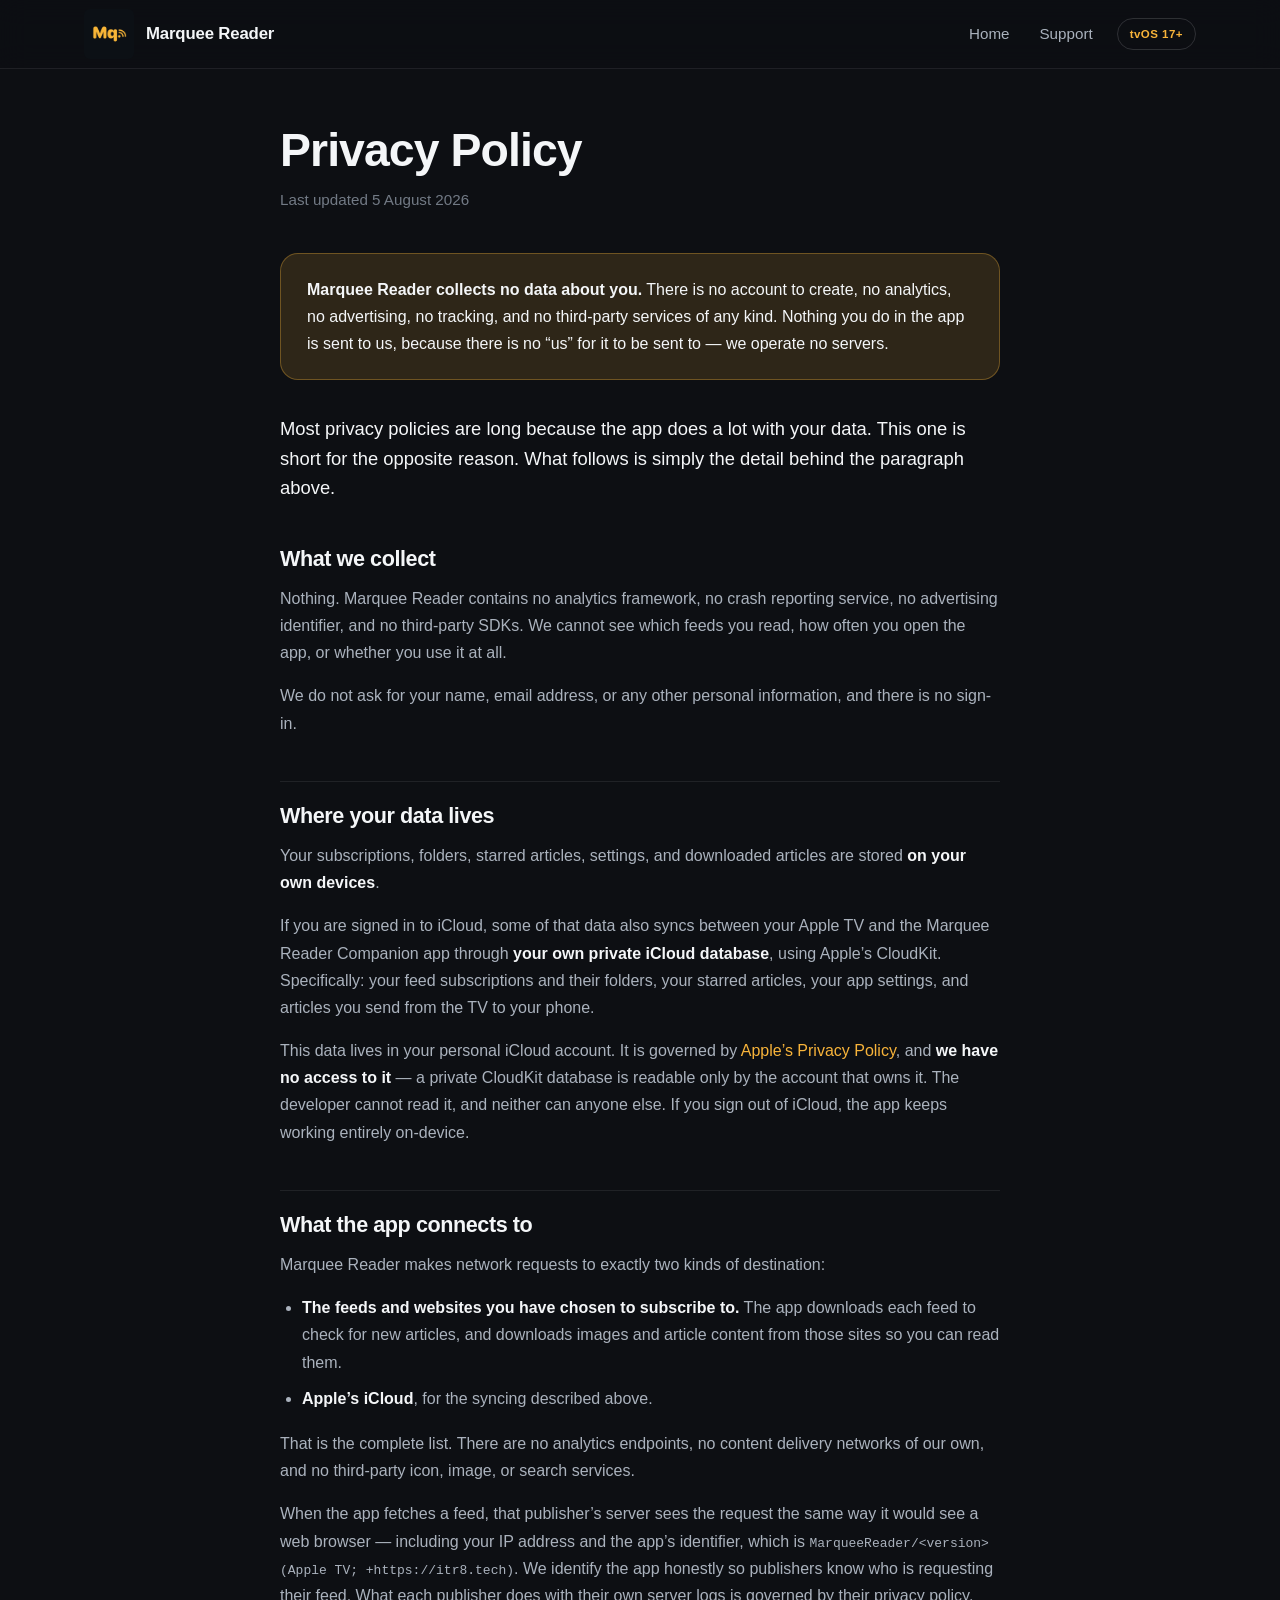
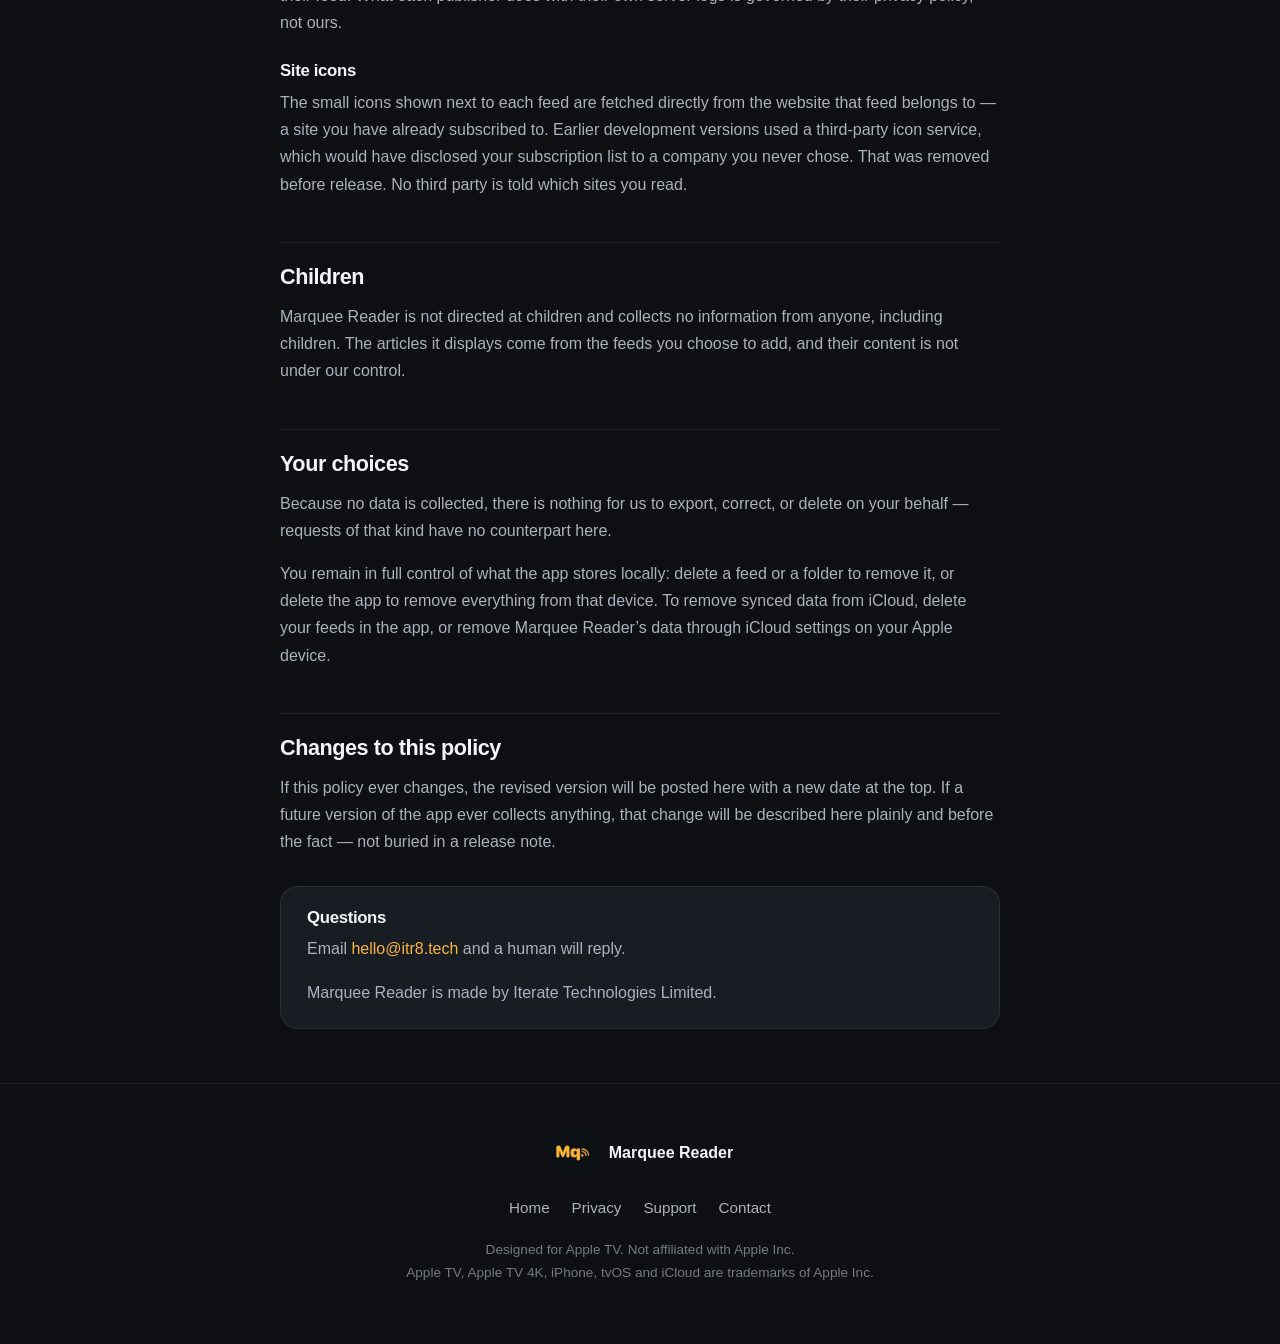
==== privacy.html @ 72372a10 "Add privacy policy and support pages App Store review requires a Privacy Policy URL (app-level) and " ====
<!DOCTYPE html>
<html lang="en">
<head>
  <meta charset="UTF-8" />
  <meta name="viewport" content="width=device-width, initial-scale=1.0" />
  <title>Privacy Policy — Marquee Reader</title>
  <meta name="description" content="Marquee Reader collects nothing. No accounts, no analytics, no third-party services. This page explains exactly what the app does and does not do with your data." />
  <meta name="theme-color" content="#14171c" />
  <meta property="og:type" content="website" />
  <meta property="og:title" content="Privacy Policy — Marquee Reader" />
  <meta property="og:description" content="Marquee Reader collects nothing. No accounts, no analytics, no third-party services." />
  <meta property="og:image" content="assets/og-image.jpg" />
  <link rel="icon" type="image/png" href="assets/favicon-180.png" />
  <link rel="apple-touch-icon" href="assets/favicon-180.png" />
  <link rel="stylesheet" href="assets/style.css" />
</head>
<body>
  <header class="nav" id="top">
    <div class="container nav__inner">
      <a class="brand" href="./" aria-label="Marquee Reader home">
        <img src="assets/icon-512.png" alt="" class="brand__mark" width="50" height="50" />
        <span class="brand__name">Marquee&nbsp;Reader</span>
      </a>
      <nav class="nav__links" aria-label="Primary">
        <a href="./">Home</a>
        <a href="support.html">Support</a>
      </nav>
      <span class="nav__badge">tvOS&nbsp;17+</span>
    </div>
  </header>

  <main class="prose-page">
    <div class="container">
      <article class="prose">
        <h1>Privacy Policy</h1>
        <p class="updated">Last updated 5 August 2026</p>

        <div class="callout-box">
          <p><strong>Marquee Reader collects no data about you.</strong> There is no
          account to create, no analytics, no advertising, no tracking, and no
          third-party services of any kind. Nothing you do in the app is sent to
          us, because there is no “us” for it to be sent to — we operate no
          servers.</p>
        </div>

        <p class="lede">Most privacy policies are long because the app does a lot
        with your data. This one is short for the opposite reason. What follows is
        simply the detail behind the paragraph above.</p>

        <h2>What we collect</h2>
        <p>Nothing. Marquee Reader contains no analytics framework, no crash
        reporting service, no advertising identifier, and no third-party SDKs. We
        cannot see which feeds you read, how often you open the app, or whether
        you use it at all.</p>
        <p>We do not ask for your name, email address, or any other personal
        information, and there is no sign-in.</p>

        <h2>Where your data lives</h2>
        <p>Your subscriptions, folders, starred articles, settings, and downloaded
        articles are stored <strong>on your own devices</strong>.</p>
        <p>If you are signed in to iCloud, some of that data also syncs between
        your Apple&nbsp;TV and the Marquee Reader Companion app through
        <strong>your own private iCloud database</strong>, using Apple’s CloudKit.
        Specifically: your feed subscriptions and their folders, your starred
        articles, your app settings, and articles you send from the TV to your
        phone.</p>
        <p>This data lives in your personal iCloud account. It is governed by
        <a href="https://www.apple.com/legal/privacy/" rel="noopener">Apple’s
        Privacy Policy</a>, and <strong>we have no access to it</strong> — a
        private CloudKit database is readable only by the account that owns it.
        The developer cannot read it, and neither can anyone else. If you sign out
        of iCloud, the app keeps working entirely on-device.</p>

        <h2>What the app connects to</h2>
        <p>Marquee Reader makes network requests to exactly two kinds of
        destination:</p>
        <ul>
          <li><strong>The feeds and websites you have chosen to subscribe to.</strong>
          The app downloads each feed to check for new articles, and downloads
          images and article content from those sites so you can read them.</li>
          <li><strong>Apple’s iCloud</strong>, for the syncing described above.</li>
        </ul>
        <p>That is the complete list. There are no analytics endpoints, no
        content delivery networks of our own, and no third-party icon, image, or
        search services.</p>
        <p>When the app fetches a feed, that publisher’s server sees the request
        the same way it would see a web browser — including your IP address and
        the app’s identifier, which is
        <code>MarqueeReader/&lt;version&gt; (Apple TV; +https://itr8.tech)</code>.
        We identify the app honestly so publishers know who is requesting their
        feed. What each publisher does with their own server logs is governed by
        their privacy policy, not ours.</p>

        <h3>Site icons</h3>
        <p>The small icons shown next to each feed are fetched directly from the
        website that feed belongs to — a site you have already subscribed to.
        Earlier development versions used a third-party icon service, which would
        have disclosed your subscription list to a company you never chose. That
        was removed before release. No third party is told which sites you read.</p>

        <h2>Children</h2>
        <p>Marquee Reader is not directed at children and collects no information
        from anyone, including children. The articles it displays come from the
        feeds you choose to add, and their content is not under our control.</p>

        <h2>Your choices</h2>
        <p>Because no data is collected, there is nothing for us to export,
        correct, or delete on your behalf — requests of that kind have no
        counterpart here.</p>
        <p>You remain in full control of what the app stores locally: delete a feed
        or a folder to remove it, or delete the app to remove everything from that
        device. To remove synced data from iCloud, delete your feeds in the app, or
        remove Marquee Reader’s data through iCloud settings on your Apple device.</p>

        <h2>Changes to this policy</h2>
        <p>If this policy ever changes, the revised version will be posted here with
        a new date at the top. If a future version of the app ever collects
        anything, that change will be described here plainly and before the fact —
        not buried in a release note.</p>

        <div class="contact">
          <h3 style="margin-top:0">Questions</h3>
          <p>Email <a href="mailto:hello@itr8.tech">hello@itr8.tech</a> and a
          human will reply.</p>
          <p>Marquee Reader is made by Iterate Technologies Limited.</p>
        </div>
      </article>
    </div>
  </main>

  <footer class="footer">
    <div class="container footer__inner">
      <div class="footer__brand">
        <img src="assets/icon-512.png" alt="" width="50" height="50" />
        <span>Marquee Reader</span>
      </div>
      <nav class="footer__links" aria-label="Footer">
        <a href="./">Home</a>
        <a href="privacy.html">Privacy</a>
        <a href="support.html">Support</a>
        <a href="mailto:hello@itr8.tech">Contact</a>
      </nav>
      <p class="footer__note">
        Designed for Apple&nbsp;TV. Not affiliated with Apple Inc.<br />
        Apple&nbsp;TV, Apple&nbsp;TV&nbsp;4K, iPhone, tvOS and iCloud are trademarks of Apple&nbsp;Inc.
      </p>
    </div>
  </footer>
</body>
</html>
---- assets/style.css ----
/* ============================================================
   Marquee Reader — marketing site
   Brand: dark #14171c · amber #f8b43a · clean, professional
   ============================================================ */

:root {
  --bg: #0d0f13;
  --bg-2: #14171c;
  --surface: #181c23;
  --surface-2: #1e232b;
  --border: rgba(255, 255, 255, 0.08);
  --border-strong: rgba(255, 255, 255, 0.14);
  --text: #f4f6f8;
  --text-soft: #aab2bd;
  --text-mute: #727a85;
  --accent: #f8b43a;
  --accent-soft: rgba(248, 180, 58, 0.14);
  --radius: 18px;
  --radius-lg: 26px;
  --maxw: 1160px;
  --shadow: 0 30px 70px -30px rgba(0, 0, 0, 0.8);
  --font: -apple-system, BlinkMacSystemFont, "Segoe UI", Roboto, Helvetica, Arial, sans-serif;
}

* { box-sizing: border-box; }

html { scroll-behavior: smooth; }

body {
  margin: 0;
  font-family: var(--font);
  background: var(--bg);
  color: var(--text);
  line-height: 1.6;
  -webkit-font-smoothing: antialiased;
  text-rendering: optimizeLegibility;
  overflow-x: hidden;
}

.container { width: 100%; max-width: var(--maxw); margin: 0 auto; padding: 0 24px; }

a { color: inherit; text-decoration: none; }

img, svg { max-width: 100%; }
img { height: auto; }

h1, h2, h3, h4 { line-height: 1.12; letter-spacing: -0.02em; margin: 0; font-weight: 700; }

p { margin: 0; }

.eyebrow {
  text-transform: uppercase;
  letter-spacing: 0.18em;
  font-size: 0.78rem;
  font-weight: 700;
  color: var(--accent);
  margin: 0 0 18px;
}

/* ───────────────── Nav ───────────────── */
.nav {
  position: sticky;
  top: 0;
  z-index: 50;
  background: rgba(13, 15, 19, 0.72);
  backdrop-filter: saturate(160%) blur(14px);
  -webkit-backdrop-filter: saturate(160%) blur(14px);
  border-bottom: 1px solid var(--border);
}
.nav__inner { display: flex; align-items: center; gap: 24px; height: 68px; }
.brand { display: flex; align-items: center; gap: 12px; font-weight: 700; }
.brand__mark { display: block; border-radius: 6px; }
.brand__name { font-size: 1.05rem; letter-spacing: -0.01em; }
.nav__links { display: flex; gap: 30px; margin-left: auto; }
.nav__links a { color: var(--text-soft); font-size: 0.95rem; font-weight: 500; transition: color 0.2s; }
.nav__links a:hover { color: var(--text); }
.nav__badge {
  font-size: 0.72rem; font-weight: 700; letter-spacing: 0.04em;
  color: var(--accent);
  border: 1px solid var(--border-strong);
  padding: 6px 12px; border-radius: 999px;
}

/* ───────────────── Hero ───────────────── */
.hero { position: relative; padding: 92px 0 40px; overflow: hidden; }
.hero::before {
  content: "";
  position: absolute; inset: -20% 0 auto 0; height: 720px;
  background: radial-gradient(60% 60% at 50% 0%, rgba(248, 180, 58, 0.16), transparent 70%);
  pointer-events: none;
}
.hero__inner { position: relative; text-align: center; }
.hero__title { font-size: clamp(2.05rem, 7vw, 4.6rem); font-weight: 800; overflow-wrap: break-word; }
.hero__sub {
  max-width: 640px; margin: 24px auto 0;
  font-size: clamp(1.05rem, 2vw, 1.3rem);
  color: var(--text-soft);
}
.hero__cta { display: flex; gap: 14px; flex-wrap: wrap; justify-content: center; margin-top: 34px; }
.hero__avail {
  margin-top: 22px; font-size: 0.9rem; color: var(--text-mute);
  display: inline-flex; align-items: center; gap: 9px;
}
.hero__avail .dot {
  width: 8px; height: 8px; border-radius: 50%;
  background: var(--accent); box-shadow: 0 0 0 4px var(--accent-soft);
}

.btn {
  display: inline-flex; align-items: center; justify-content: center;
  padding: 14px 26px; border-radius: 999px;
  font-weight: 600; font-size: 1rem;
  transition: transform 0.15s ease, background 0.2s, border-color 0.2s, color 0.2s;
}
.btn:active { transform: translateY(1px); }
.btn--primary { background: var(--accent); color: #1a1205; }
.btn--primary:hover { background: #ffc24f; }
.btn--ghost { color: var(--text); border: 1px solid var(--border-strong); }
.btn--ghost:hover { border-color: var(--accent); color: var(--accent); }

.hero__shot { width: 100%; margin-top: 64px; }

/* ───────────── Screenshot frames ───────────── */
.shot {
  border-radius: var(--radius-lg);
  border: 1px solid var(--border);
  background: var(--bg-2);
  box-shadow: var(--shadow);
  overflow: hidden;
  line-height: 0;
}
.shot img { width: 100%; height: auto; display: block; }
.shot--glow { max-width: 980px; margin: 0 auto; position: relative; }
.hero__shot .shot--glow::after {
  content: ""; position: absolute; inset: 0; border-radius: inherit;
  box-shadow: inset 0 1px 0 rgba(255, 255, 255, 0.06);
  pointer-events: none;
}

/* ───────────── Feature trio ───────────── */
.trio {
  display: grid; grid-template-columns: repeat(3, 1fr); gap: 22px;
  padding: 90px 24px 30px;
}
.trio__card {
  background: var(--surface);
  border: 1px solid var(--border);
  border-radius: var(--radius);
  padding: 30px 28px;
}
.trio__icon {
  width: 52px; height: 52px; border-radius: 14px;
  display: grid; place-items: center; font-size: 1.5rem;
  background: var(--accent-soft); margin-bottom: 18px;
}
.trio__card h3 { font-size: 1.22rem; margin-bottom: 8px; }
.trio__card p { color: var(--text-soft); font-size: 0.98rem; }

/* ───────────── What's RSS ───────────── */
.rss { padding: 72px 24px 24px; }
.rss__intro { max-width: 720px; }
.rss__intro h2 { font-size: clamp(1.8rem, 3.4vw, 2.7rem); margin-bottom: 16px; }
.rss__intro p { color: var(--text-soft); font-size: 1.1rem; }
.rss__intro strong { color: var(--text); font-weight: 600; }
.rss__steps {
  list-style: none; padding: 0; margin: 42px 0 0;
  display: grid; grid-template-columns: repeat(3, 1fr); gap: 22px;
}
.rss__step {
  background: var(--surface); border: 1px solid var(--border);
  border-radius: var(--radius); padding: 28px 26px; min-width: 0;
}
.rss__num {
  width: 38px; height: 38px; border-radius: 50%;
  display: grid; place-items: center; margin-bottom: 16px;
  background: var(--accent-soft); color: var(--accent);
  font-weight: 800; font-size: 1.05rem;
}
.rss__step h4 { font-size: 1.12rem; margin-bottom: 8px; }
.rss__step p { color: var(--text-soft); font-size: 0.96rem; }
@media (max-width: 900px) { .rss__steps { grid-template-columns: 1fr; } }

/* ───────────── Feature sections ───────────── */
.feature { padding: 80px 0; }
.feature--alt { background: linear-gradient(180deg, transparent, rgba(255,255,255,0.015)); }
.feature__inner {
  display: grid; grid-template-columns: 1fr 1fr; gap: 64px; align-items: center;
}
.feature__inner > *, .trio__card, .grid__item { min-width: 0; }
.feature--alt .feature__media { order: -1; }
.feature__text h2 { font-size: clamp(1.8rem, 3.4vw, 2.7rem); margin-bottom: 18px; }
.feature__text p { color: var(--text-soft); font-size: 1.08rem; }

.ticks { list-style: none; padding: 0; margin: 26px 0 0; display: grid; gap: 13px; }
.ticks li { position: relative; padding-left: 32px; color: var(--text-soft); }
.ticks li::before {
  content: ""; position: absolute; left: 0; top: 4px;
  width: 20px; height: 20px; border-radius: 50%;
  background: var(--accent-soft);
  background-image: url("data:image/svg+xml,%3Csvg xmlns='http://www.w3.org/2000/svg' width='12' height='12' viewBox='0 0 24 24' fill='none' stroke='%23f8b43a' stroke-width='3.5' stroke-linecap='round' stroke-linejoin='round'%3E%3Cpolyline points='20 6 9 17 4 12'/%3E%3C/svg%3E");
  background-repeat: no-repeat; background-position: center;
}

/* stacked screenshots in the speed-reading block */
.feature__media { position: relative; }
.shot--inset {
  position: absolute; right: -14px; bottom: -34px; width: 56%;
  border-color: var(--border-strong);
}
.shot--inset-left { right: auto; left: -14px; }
@media (max-width: 760px) { .shot--inset { position: static; width: 100%; margin-top: 18px; } }

/* iPhone companion: a row of real device screenshots */
.phones {
  display: flex; justify-content: center; align-items: center; gap: 16px;
}
.phone {
  flex: 1 1 0; min-width: 0; max-width: 188px;
  border-radius: 30px;
  border: 1px solid var(--border-strong);
  background: var(--bg-2);
  box-shadow: var(--shadow);
  overflow: hidden; line-height: 0;
}
.phone img { width: 100%; height: auto; display: block; }
/* Lift the centre phone forward so the trio reads as a showcase. */
.phone--lead { max-width: 210px; transform: translateY(-14px); z-index: 1; }
@media (max-width: 540px) { .phones { gap: 10px; } .phone--lead { transform: none; } }

/* ───────────── Feature grid ───────────── */
.features { padding: 96px 24px; }
.section-title { font-size: clamp(1.8rem, 3.4vw, 2.6rem); text-align: center; margin-bottom: 50px; }
.grid { display: grid; grid-template-columns: repeat(4, 1fr); gap: 18px; }
.grid__item {
  background: var(--surface); border: 1px solid var(--border);
  border-radius: var(--radius); padding: 24px 22px;
}
.grid__item h4 { font-size: 1.05rem; margin-bottom: 8px; }
.grid__item h4::before { content: ""; display: block; width: 26px; height: 3px; border-radius: 2px; background: var(--accent); margin-bottom: 14px; }
.grid__item p { color: var(--text-soft); font-size: 0.92rem; }

/* ───────────── Callout ───────────── */
.callout { padding: 30px 0 56px; }
.callout__inner {
  text-align: center; max-width: 820px;
  background: linear-gradient(160deg, var(--surface-2), var(--surface));
  border: 1px solid var(--border); border-radius: var(--radius-lg);
  padding: 60px 44px;
}
.callout__inner h2 { font-size: clamp(1.7rem, 3.2vw, 2.4rem); margin-bottom: 16px; }
.callout__inner p { color: var(--text-soft); font-size: 1.1rem; max-width: 620px; margin: 0 auto; }

/* ───────────── Coming-soon CTA ───────────── */
.getcta { padding: 20px 0 104px; }
.getcta__inner {
  text-align: center; max-width: 760px;
  background: linear-gradient(160deg, rgba(248, 180, 58, 0.10), var(--surface) 60%);
  border: 1px solid var(--border-strong);
  border-radius: var(--radius-lg);
  padding: 56px 44px;
}
.getcta__inner h2 { font-size: clamp(1.7rem, 3.2vw, 2.4rem); margin-bottom: 14px; }
.getcta__inner > p { color: var(--text-soft); font-size: 1.08rem; max-width: 520px; margin: 0 auto; }
.getcta__actions {
  display: flex; gap: 16px; justify-content: center; align-items: center;
  flex-wrap: wrap; margin-top: 30px;
}
.store-badge {
  display: inline-flex; align-items: center; gap: 12px;
  padding: 11px 20px; border-radius: 14px;
  background: #000; color: #fff; border: 1px solid var(--border-strong);
}
.store-badge__text { display: flex; flex-direction: column; line-height: 1.08; text-align: left; }
.store-badge__text small { font-size: 0.62rem; letter-spacing: 0.02em; opacity: 0.9; }
.store-badge__text strong { font-size: 1.2rem; font-weight: 600; }

/* ───────────── Footer ───────────── */
.footer { border-top: 1px solid var(--border); padding: 44px 0 60px; }
.footer__inner { display: flex; flex-direction: column; gap: 18px; align-items: center; text-align: center; }
.footer__brand { display: flex; align-items: center; gap: 12px; font-weight: 700; }
.footer__brand img { border-radius: 5px; }
.footer__note { color: var(--text-mute); font-size: 0.85rem; line-height: 1.7; }

/* ───────────── Scroll reveal ───────────── */
.reveal { opacity: 0; transform: translateY(22px); transition: opacity 0.7s ease, transform 0.7s ease; }
.reveal.is-in { opacity: 1; transform: none; }
@media (prefers-reduced-motion: reduce) {
  html { scroll-behavior: auto; }
  /* Honor the user's preference: disable every transition and animation. */
  *, *::before, *::after {
    animation-duration: 0.001ms !important;
    animation-iteration-count: 1 !important;
    transition-duration: 0.001ms !important;
    transition-delay: 0ms !important;
    scroll-behavior: auto !important;
  }
  .reveal { opacity: 1 !important; transform: none !important; }
}

/* ───────────── Responsive ───────────── */
@media (max-width: 900px) {
  .trio { grid-template-columns: 1fr; }
  .grid { grid-template-columns: repeat(2, 1fr); }
  .feature__inner { grid-template-columns: 1fr; gap: 40px; }
  .feature--alt .feature__media { order: 0; }
  .feature__media { order: -1; }
  .nav__links { display: none; }
}
@media (max-width: 540px) {
  .grid { grid-template-columns: 1fr; }
  .hero { padding-top: 60px; }
  .hero__shot { margin-top: 44px; }
  .callout__inner { padding: 44px 24px; }
  .nav__badge { display: none; }
}

/* ─────────────── Legal / support prose pages ───────────────
   privacy.html and support.html. Long-form reading rather than
   marketing: narrower measure, larger line-height, and headings that
   step down quietly instead of shouting. */
.prose-page { padding: 56px 0 24px; }
.prose { max-width: 720px; margin: 0 auto; }
.prose h1 { font-size: clamp(2rem, 5vw, 2.9rem); margin-bottom: 10px; }
.prose .updated { color: var(--text-mute); font-size: 0.95rem; margin: 0 0 40px; }
.prose h2 {
  font-size: 1.35rem;
  margin: 44px 0 14px;
  padding-top: 22px;
  border-top: 1px solid var(--border);
}
.prose h2:first-of-type { border-top: 0; padding-top: 0; }
.prose h3 { font-size: 1.05rem; margin: 26px 0 8px; color: var(--text); }
.prose p, .prose li { color: var(--text-soft); line-height: 1.7; }
.prose p { margin: 0 0 16px; }
.prose ul { margin: 0 0 18px; padding-left: 22px; }
.prose li { margin-bottom: 9px; }
.prose a { color: var(--accent); }
.prose strong { color: var(--text); }
.prose .lede {
  font-size: 1.15rem;
  color: var(--text);
  line-height: 1.6;
  margin-bottom: 28px;
}
/* The one thing people actually want to know, stated once, up front. */
.prose .callout-box {
  background: var(--accent-soft);
  border: 1px solid rgba(248, 180, 58, 0.32);
  border-radius: var(--radius);
  padding: 22px 26px;
  margin: 0 0 34px;
}
.prose .callout-box p { margin: 0; color: var(--text); }
.prose .contact {
  background: var(--surface);
  border: 1px solid var(--border);
  border-radius: var(--radius);
  padding: 22px 26px;
  margin: 30px 0;
}
.prose .contact p:last-child { margin-bottom: 0; }
.footer__links { display: flex; gap: 22px; flex-wrap: wrap; justify-content: center; }
.footer__links a { color: var(--text-soft); font-size: 0.95rem; }
.footer__links a:hover { color: var(--accent); }
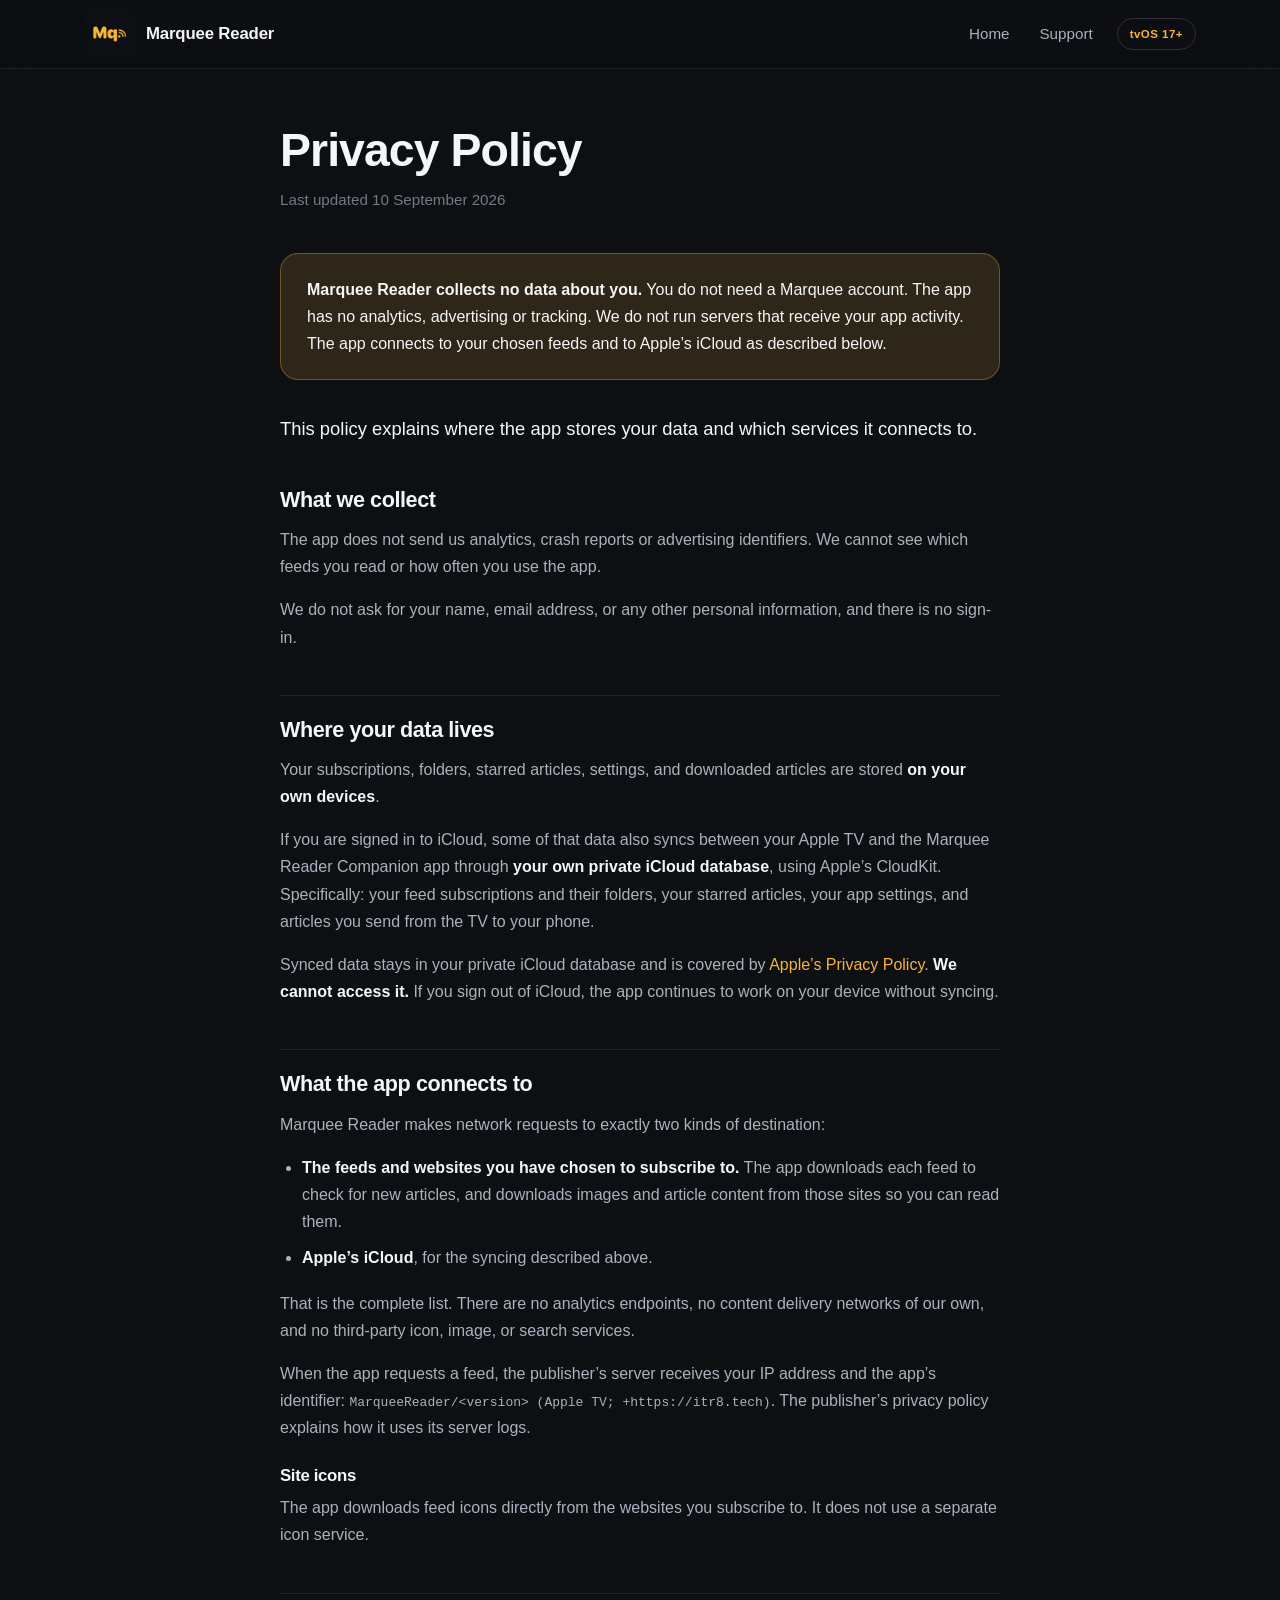
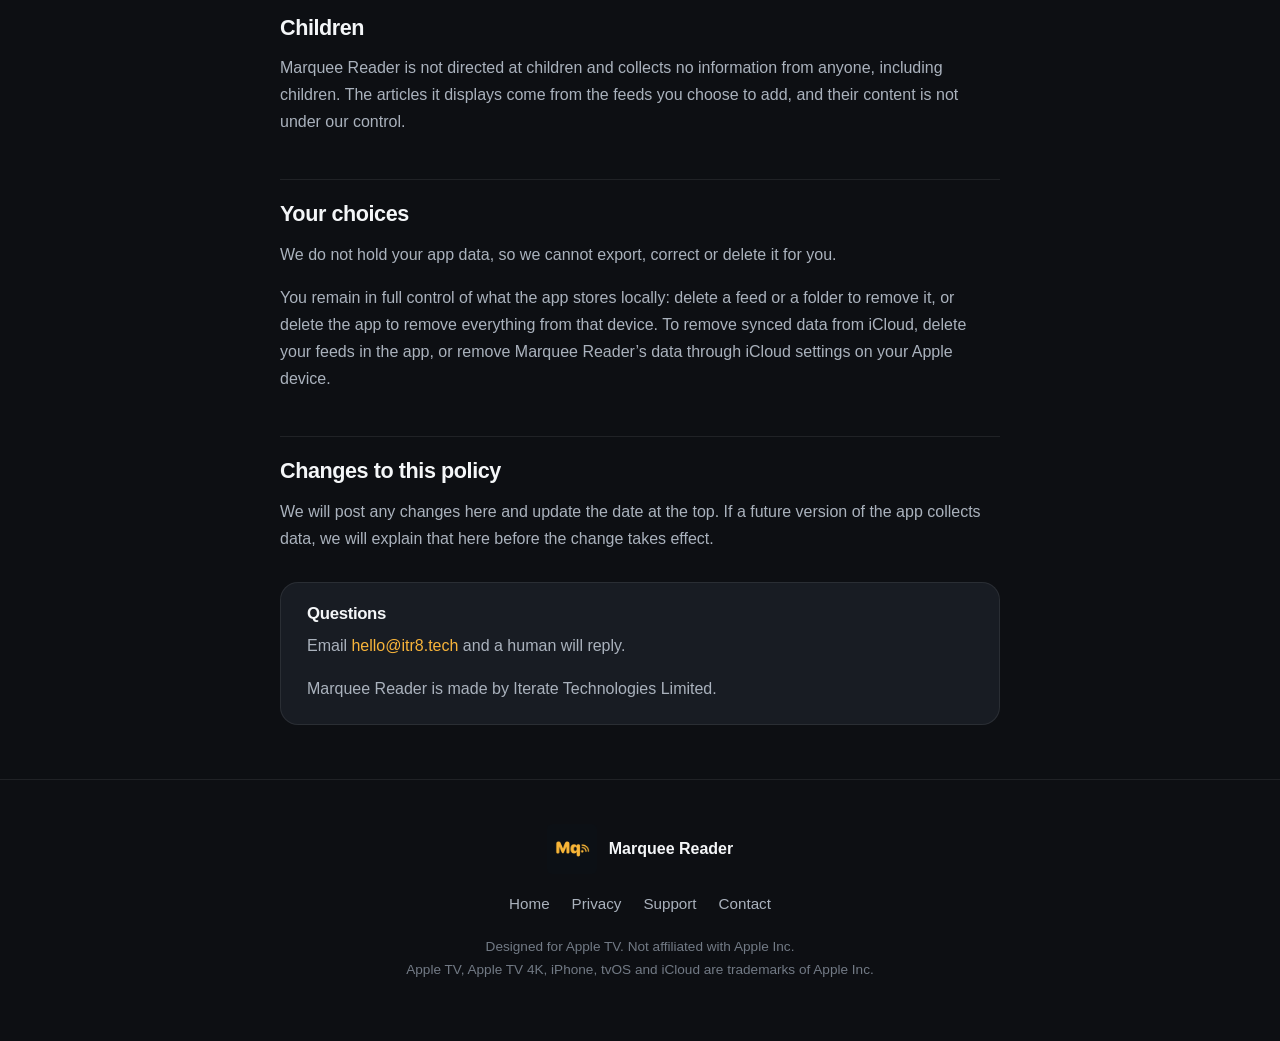
==== commit 9cf2bc1b: "Simplify website copy and remove em dashes" ====
--- a/privacy.html
+++ b/privacy.html
@@ -3,12 +3,12 @@
 <head>
   <meta charset="UTF-8" />
   <meta name="viewport" content="width=device-width, initial-scale=1.0" />
-  <title>Privacy Policy — Marquee Reader</title>
-  <meta name="description" content="Marquee Reader collects nothing. No accounts, no analytics, no third-party services. This page explains exactly what the app does and does not do with your data." />
+  <title>Privacy Policy | Marquee Reader</title>
+  <meta name="description" content="Marquee Reader collects nothing. No Marquee accounts, analytics or tracking. This page explains exactly what the app does and does not do with your data." />
   <meta name="theme-color" content="#14171c" />
   <meta property="og:type" content="website" />
-  <meta property="og:title" content="Privacy Policy — Marquee Reader" />
-  <meta property="og:description" content="Marquee Reader collects nothing. No accounts, no analytics, no third-party services." />
+  <meta property="og:title" content="Privacy Policy | Marquee Reader" />
+  <meta property="og:description" content="Marquee Reader collects nothing. No Marquee accounts, analytics or tracking." />
   <meta property="og:image" content="assets/og-image.jpg" />
   <link rel="icon" type="image/png" href="assets/favicon-180.png" />
   <link rel="apple-touch-icon" href="assets/favicon-180.png" />
@@ -33,25 +33,16 @@
     <div class="container">
       <article class="prose">
         <h1>Privacy Policy</h1>
-        <p class="updated">Last updated 5 August 2026</p>
+        <p class="updated">Last updated 10 September 2026</p>
 
         <div class="callout-box">
-          <p><strong>Marquee Reader collects no data about you.</strong> There is no
-          account to create, no analytics, no advertising, no tracking, and no
-          third-party services of any kind. Nothing you do in the app is sent to
-          us, because there is no “us” for it to be sent to — we operate no
-          servers.</p>
+          <p><strong>Marquee Reader collects no data about you.</strong> You do not need a Marquee account. The app has no analytics, advertising or tracking. We do not run servers that receive your app activity. The app connects to your chosen feeds and to Apple’s iCloud as described below.</p>
         </div>
 
-        <p class="lede">Most privacy policies are long because the app does a lot
-        with your data. This one is short for the opposite reason. What follows is
-        simply the detail behind the paragraph above.</p>
+        <p class="lede">This policy explains where the app stores your data and which services it connects to.</p>
 
         <h2>What we collect</h2>
-        <p>Nothing. Marquee Reader contains no analytics framework, no crash
-        reporting service, no advertising identifier, and no third-party SDKs. We
-        cannot see which feeds you read, how often you open the app, or whether
-        you use it at all.</p>
+        <p>The app does not send us analytics, crash reports or advertising identifiers. We cannot see which feeds you read or how often you use the app.</p>
         <p>We do not ask for your name, email address, or any other personal
         information, and there is no sign-in.</p>
 
@@ -64,12 +55,7 @@
         Specifically: your feed subscriptions and their folders, your starred
         articles, your app settings, and articles you send from the TV to your
         phone.</p>
-        <p>This data lives in your personal iCloud account. It is governed by
-        <a href="https://www.apple.com/legal/privacy/" rel="noopener">Apple’s
-        Privacy Policy</a>, and <strong>we have no access to it</strong> — a
-        private CloudKit database is readable only by the account that owns it.
-        The developer cannot read it, and neither can anyone else. If you sign out
-        of iCloud, the app keeps working entirely on-device.</p>
+        <p>Synced data stays in your private iCloud database and is covered by <a href="https://www.apple.com/legal/privacy/">Apple’s Privacy Policy</a>. <strong>We cannot access it.</strong> If you sign out of iCloud, the app continues to work on your device without syncing.</p>
 
         <h2>What the app connects to</h2>
         <p>Marquee Reader makes network requests to exactly two kinds of
@@ -83,20 +69,10 @@
         <p>That is the complete list. There are no analytics endpoints, no
         content delivery networks of our own, and no third-party icon, image, or
         search services.</p>
-        <p>When the app fetches a feed, that publisher’s server sees the request
-        the same way it would see a web browser — including your IP address and
-        the app’s identifier, which is
-        <code>MarqueeReader/&lt;version&gt; (Apple TV; +https://itr8.tech)</code>.
-        We identify the app honestly so publishers know who is requesting their
-        feed. What each publisher does with their own server logs is governed by
-        their privacy policy, not ours.</p>
+        <p>When the app requests a feed, the publisher’s server receives your IP address and the app’s identifier: <code>MarqueeReader/&lt;version&gt; (Apple TV; +https://itr8.tech)</code>. The publisher’s privacy policy explains how it uses its server logs.</p>
 
         <h3>Site icons</h3>
-        <p>The small icons shown next to each feed are fetched directly from the
-        website that feed belongs to — a site you have already subscribed to.
-        Earlier development versions used a third-party icon service, which would
-        have disclosed your subscription list to a company you never chose. That
-        was removed before release. No third party is told which sites you read.</p>
+        <p>The app downloads feed icons directly from the websites you subscribe to. It does not use a separate icon service.</p>
 
         <h2>Children</h2>
         <p>Marquee Reader is not directed at children and collects no information
@@ -104,19 +80,14 @@
         feeds you choose to add, and their content is not under our control.</p>
 
         <h2>Your choices</h2>
-        <p>Because no data is collected, there is nothing for us to export,
-        correct, or delete on your behalf — requests of that kind have no
-        counterpart here.</p>
+        <p>We do not hold your app data, so we cannot export, correct or delete it for you.</p>
         <p>You remain in full control of what the app stores locally: delete a feed
         or a folder to remove it, or delete the app to remove everything from that
         device. To remove synced data from iCloud, delete your feeds in the app, or
         remove Marquee Reader’s data through iCloud settings on your Apple device.</p>
 
         <h2>Changes to this policy</h2>
-        <p>If this policy ever changes, the revised version will be posted here with
-        a new date at the top. If a future version of the app ever collects
-        anything, that change will be described here plainly and before the fact —
-        not buried in a release note.</p>
+        <p>We will post any changes here and update the date at the top. If a future version of the app collects data, we will explain that here before the change takes effect.</p>
 
         <div class="contact">
           <h3 style="margin-top:0">Questions</h3>
--- a/assets/style.css
+++ b/assets/style.css
@@ -1,5 +1,5 @@
 /* ============================================================
-   Marquee Reader — marketing site
+   Marquee Reader: marketing site
    Brand: dark #14171c · amber #f8b43a · clean, professional
    ============================================================ */
 
